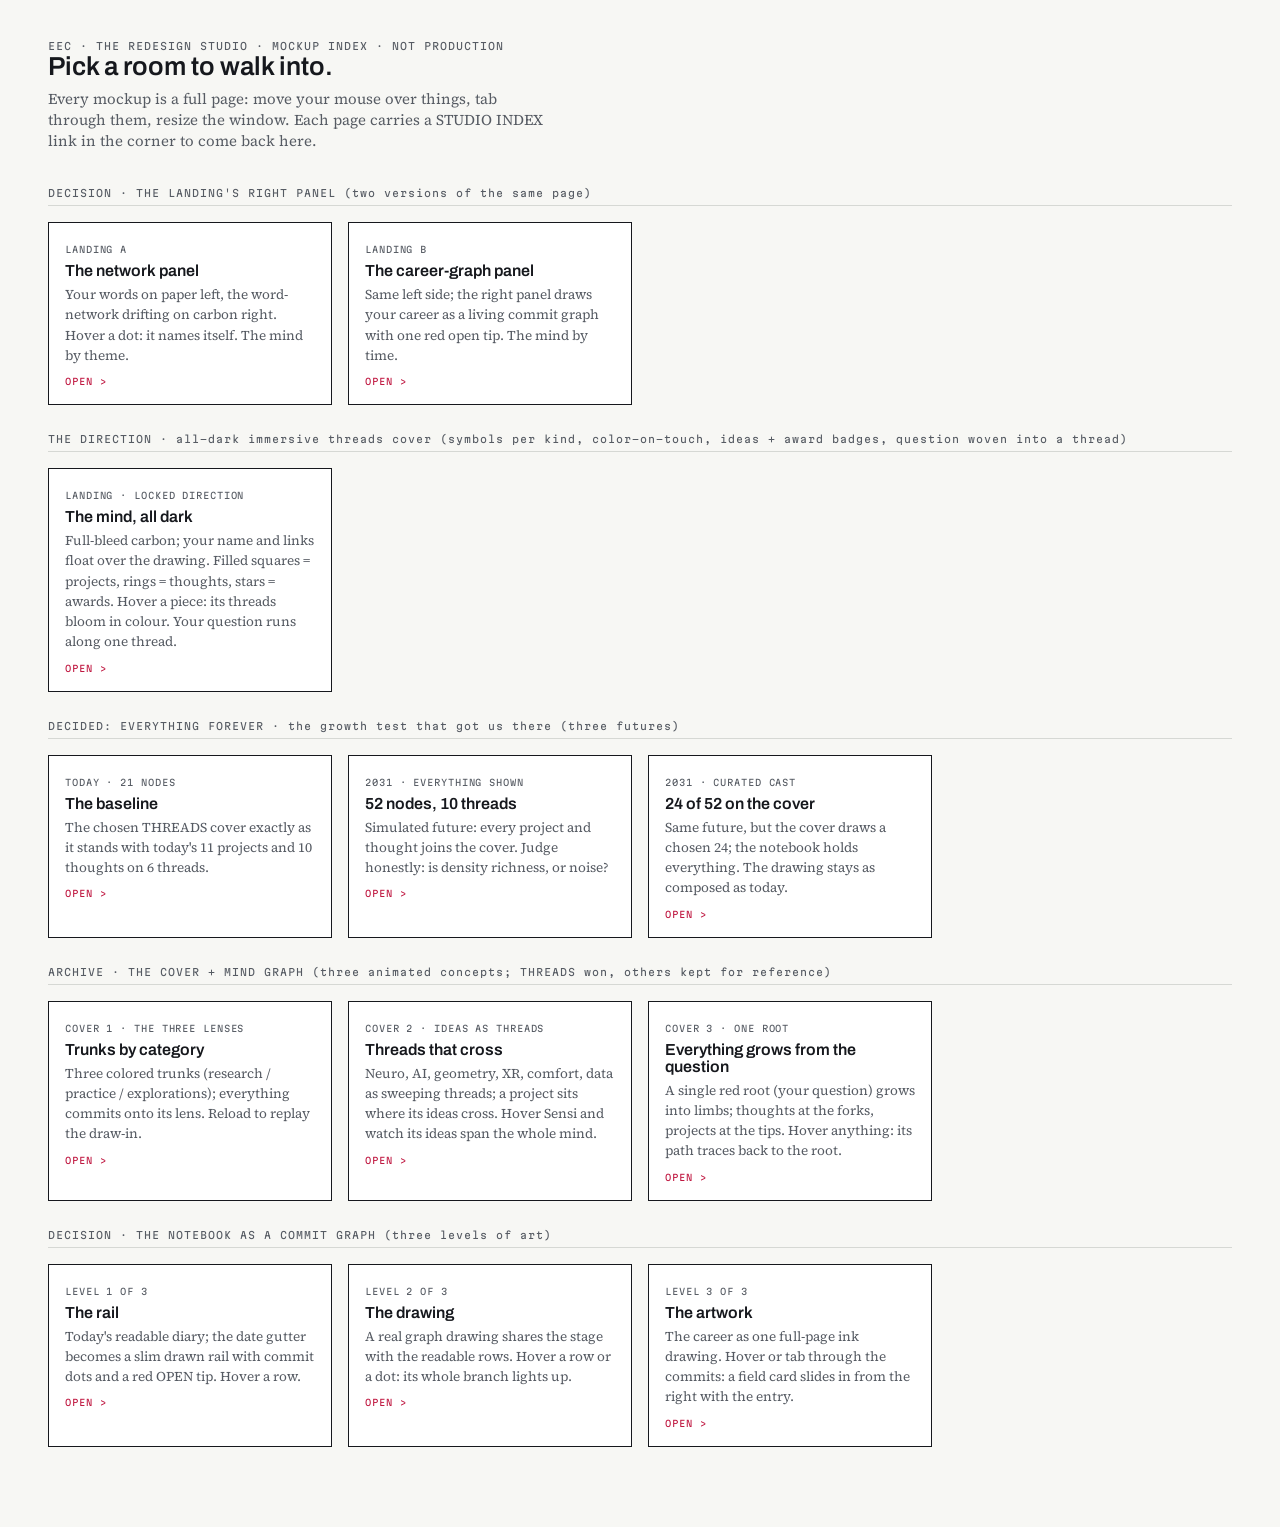
==== design-studio/index.html @ 41b9fb21 "feat(site): Redesign R1 · The Landing — all-dark SVG mind-graph cover; retire three.js /explore Repl" ====
<!doctype html>
<html lang="en">
<head>
<meta charset="utf-8">
<meta name="viewport" content="width=device-width, initial-scale=1">
<title>EEC · Design Studio — mockup index</title>
<link rel="stylesheet" href="./pen-table.css">
<style>
  body { padding: 0 0 80px; }
  .studio-head { padding: 40px 48px 8px; }
  .studio-head h1 { font-family: var(--display); font-weight: 600; font-size: 26px; }
  .studio-head p { font-family: var(--serif); font-size: 15px; color: var(--anno); max-width: 62ch; margin-top: 8px; }
  .group { padding: 28px 48px 0; }
  .group > .mono { color: var(--anno); border-bottom: 1px solid var(--hairline); padding-bottom: 6px; display: block; }
  .cards { display: grid; grid-template-columns: repeat(auto-fill, minmax(280px, 1fr)); gap: 16px; margin-top: 16px; }
  .card { border: 1px solid var(--ink); padding: 16px; text-decoration: none; color: var(--ink); display: block; background: #fff; }
  .card:hover { outline: 2px solid var(--redline); outline-offset: -1px; }
  .card .no { font-family: var(--mono); font-size: 9px; letter-spacing: .1em; color: var(--anno); }
  .card h2 { font-family: var(--display); font-weight: 600; font-size: 16px; margin: 6px 0; }
  .card p { font-family: var(--serif); font-size: 13.5px; line-height: 1.5; color: var(--anno); }
  .card .go { font-family: var(--mono); font-size: 9px; letter-spacing: .1em; color: var(--redline); display: inline-block; margin-top: 10px; }
</style>
</head>
<body>
  <div class="studio-head">
    <div class="mono anno">EEC · THE REDESIGN STUDIO · MOCKUP INDEX · NOT PRODUCTION</div>
    <h1>Pick a room to walk into.</h1>
    <p>Every mockup is a full page: move your mouse over things, tab through them, resize the window. Each page carries a STUDIO INDEX link in the corner to come back here.</p>
  </div>

  <div class="group">
    <span class="mono">DECISION · THE LANDING'S RIGHT PANEL (two versions of the same page)</span>
    <div class="cards">
      <a class="card" href="./landing-side-network.html">
        <span class="no">LANDING A</span>
        <h2>The network panel</h2>
        <p>Your words on paper left, the word-network drifting on carbon right. Hover a dot: it names itself. The mind by theme.</p>
        <span class="go">OPEN ></span>
      </a>
      <a class="card" href="./landing-side-commitgraph.html">
        <span class="no">LANDING B</span>
        <h2>The career-graph panel</h2>
        <p>Same left side; the right panel draws your career as a living commit graph with one red open tip. The mind by time.</p>
        <span class="go">OPEN ></span>
      </a>
    </div>
  </div>

  <div class="group">
    <span class="mono">THE DIRECTION · all-dark immersive threads cover (symbols per kind, color-on-touch, ideas + award badges, question woven into a thread)</span>
    <div class="cards">
      <a class="card" href="./cover-dark-threads.html">
        <span class="no">LANDING · LOCKED DIRECTION</span>
        <h2>The mind, all dark</h2>
        <p>Full-bleed carbon; your name and links float over the drawing. Filled squares = projects, rings = thoughts, stars = awards. Hover a piece: its threads bloom in colour. Your question runs along one thread.</p>
        <span class="go">OPEN ></span>
      </a>
    </div>
  </div>

  <div class="group">
    <span class="mono">DECIDED: EVERYTHING FOREVER · the growth test that got us there (three futures)</span>
    <div class="cards">
      <a class="card" href="./landing-mind-ideas.html">
        <span class="no">TODAY · 21 NODES</span>
        <h2>The baseline</h2>
        <p>The chosen THREADS cover exactly as it stands with today's 11 projects and 10 thoughts on 6 threads.</p>
        <span class="go">OPEN ></span>
      </a>
      <a class="card" href="./scale-threads-52-all.html">
        <span class="no">2031 · EVERYTHING SHOWN</span>
        <h2>52 nodes, 10 threads</h2>
        <p>Simulated future: every project and thought joins the cover. Judge honestly: is density richness, or noise?</p>
        <span class="go">OPEN ></span>
      </a>
      <a class="card" href="./scale-threads-52-curated.html">
        <span class="no">2031 · CURATED CAST</span>
        <h2>24 of 52 on the cover</h2>
        <p>Same future, but the cover draws a chosen 24; the notebook holds everything. The drawing stays as composed as today.</p>
        <span class="go">OPEN ></span>
      </a>
    </div>
  </div>

  <div class="group">
    <span class="mono">ARCHIVE · THE COVER + MIND GRAPH (three animated concepts; THREADS won, others kept for reference)</span>
    <div class="cards">
      <a class="card" href="./landing-mind-lenses.html">
        <span class="no">COVER 1 · THE THREE LENSES</span>
        <h2>Trunks by category</h2>
        <p>Three colored trunks (research / practice / explorations); everything commits onto its lens. Reload to replay the draw-in.</p>
        <span class="go">OPEN ></span>
      </a>
      <a class="card" href="./landing-mind-ideas.html">
        <span class="no">COVER 2 · IDEAS AS THREADS</span>
        <h2>Threads that cross</h2>
        <p>Neuro, AI, geometry, XR, comfort, data as sweeping threads; a project sits where its ideas cross. Hover Sensi and watch its ideas span the whole mind.</p>
        <span class="go">OPEN ></span>
      </a>
      <a class="card" href="./landing-mind-root.html">
        <span class="no">COVER 3 · ONE ROOT</span>
        <h2>Everything grows from the question</h2>
        <p>A single red root (your question) grows into limbs; thoughts at the forks, projects at the tips. Hover anything: its path traces back to the root.</p>
        <span class="go">OPEN ></span>
      </a>
    </div>
  </div>

  <div class="group">
    <span class="mono">DECISION · THE NOTEBOOK AS A COMMIT GRAPH (three levels of art)</span>
    <div class="cards">
      <a class="card" href="./notebook-graph-1-rail.html">
        <span class="no">LEVEL 1 OF 3</span>
        <h2>The rail</h2>
        <p>Today's readable diary; the date gutter becomes a slim drawn rail with commit dots and a red OPEN tip. Hover a row.</p>
        <span class="go">OPEN ></span>
      </a>
      <a class="card" href="./notebook-graph-2-hybrid.html">
        <span class="no">LEVEL 2 OF 3</span>
        <h2>The drawing</h2>
        <p>A real graph drawing shares the stage with the readable rows. Hover a row or a dot: its whole branch lights up.</p>
        <span class="go">OPEN ></span>
      </a>
      <a class="card" href="./notebook-graph-3-art.html">
        <span class="no">LEVEL 3 OF 3</span>
        <h2>The artwork</h2>
        <p>The career as one full-page ink drawing. Hover or tab through the commits: a field card slides in from the right with the entry.</p>
        <span class="go">OPEN ></span>
      </a>
    </div>
  </div>
</body>
</html>
---- design-studio/pen-table.css ----
/* Pen Table tokens for mockups — mirrors site/src/index.css values (sandbox copy) */
@font-face { font-family: 'Archivo'; src: url('./assets/fonts/archivo-var.woff2') format('woff2'); font-weight: 100 900; font-stretch: 62% 125%; font-display: swap; }
@font-face { font-family: 'Source Serif 4'; src: url('./assets/fonts/source-serif-var.woff2') format('woff2'); font-weight: 200 900; font-display: swap; }
@font-face { font-family: 'Source Serif 4'; src: url('./assets/fonts/source-serif-var-italic.woff2') format('woff2'); font-weight: 200 900; font-style: italic; font-display: swap; }
@font-face { font-family: 'Martian Mono'; src: url('./assets/fonts/martian-mono-400.woff2') format('woff2'); font-weight: 400; font-display: swap; }
@font-face { font-family: 'Caveat'; src: url('./assets/fonts/caveat-var.woff2') format('woff2'); font-weight: 400 700; font-display: swap; }

:root {
  --mylar: #F7F7F4; --carbon: #0B0E13;
  --ink: #16181D; --anno: #565B63; --hairline: #D6D8D4;
  --ink-dark: #E8EAED; --anno-dark: #8A919C;
  --redline: #BE123C; --redline-stroke: #E11D48; --redline-wire: #FF4D6D;
  --cyan-pen: #0E7490; --cyan-wire: #22D3EE;
  --magenta-pen: #A8186B; --magenta-wire: #F472B6;
  --yellow-pen: #7A5E00; --yellow-wire: #FACC15;
  --display: 'Archivo', system-ui, sans-serif;
  --serif: 'Source Serif 4', Georgia, serif;
  --mono: 'Martian Mono', ui-monospace, monospace;
  --hand: 'Caveat', cursive;
}

* { box-sizing: border-box; margin: 0; padding: 0; }
html, body { background: var(--mylar); color: var(--ink); font-family: var(--display); }
a { color: var(--redline); text-decoration: underline; text-underline-offset: 4px; }
a:hover { text-decoration-thickness: 2px; }

.mono { font-family: var(--mono); font-size: 10px; letter-spacing: 0.1em; }
.mono-s { font-family: var(--mono); font-size: 9px; letter-spacing: 0.1em; }
.serif { font-family: var(--serif); }
.anno { color: var(--anno); }

/* unified chrome (Round 2 decision: one family, two weights) */
.chrome { display: flex; align-items: center; gap: 20px; padding: 14px 24px; border-bottom: 1px solid var(--ink); background: var(--mylar); }
.chrome .mark { width: 26px; height: 26px; border: 2px solid var(--ink); display: grid; place-items: center; font-family: var(--mono); font-size: 8px; }
.chrome nav { margin-left: auto; display: flex; gap: 18px; }
.chrome nav a { font-family: var(--mono); font-size: 10px; letter-spacing: 0.1em; color: var(--ink); text-decoration: none; }
.chrome nav a[aria-current] { color: var(--redline); text-decoration: underline; }
.chrome .door { font-family: var(--mono); font-size: 10px; letter-spacing: 0.1em; }

.mockup-note { position: fixed; bottom: 10px; right: 12px; font-family: var(--mono); font-size: 8px; letter-spacing: .1em; color: var(--anno); background: var(--mylar); border: 1px dashed var(--anno); padding: 3px 8px; z-index: 99; }
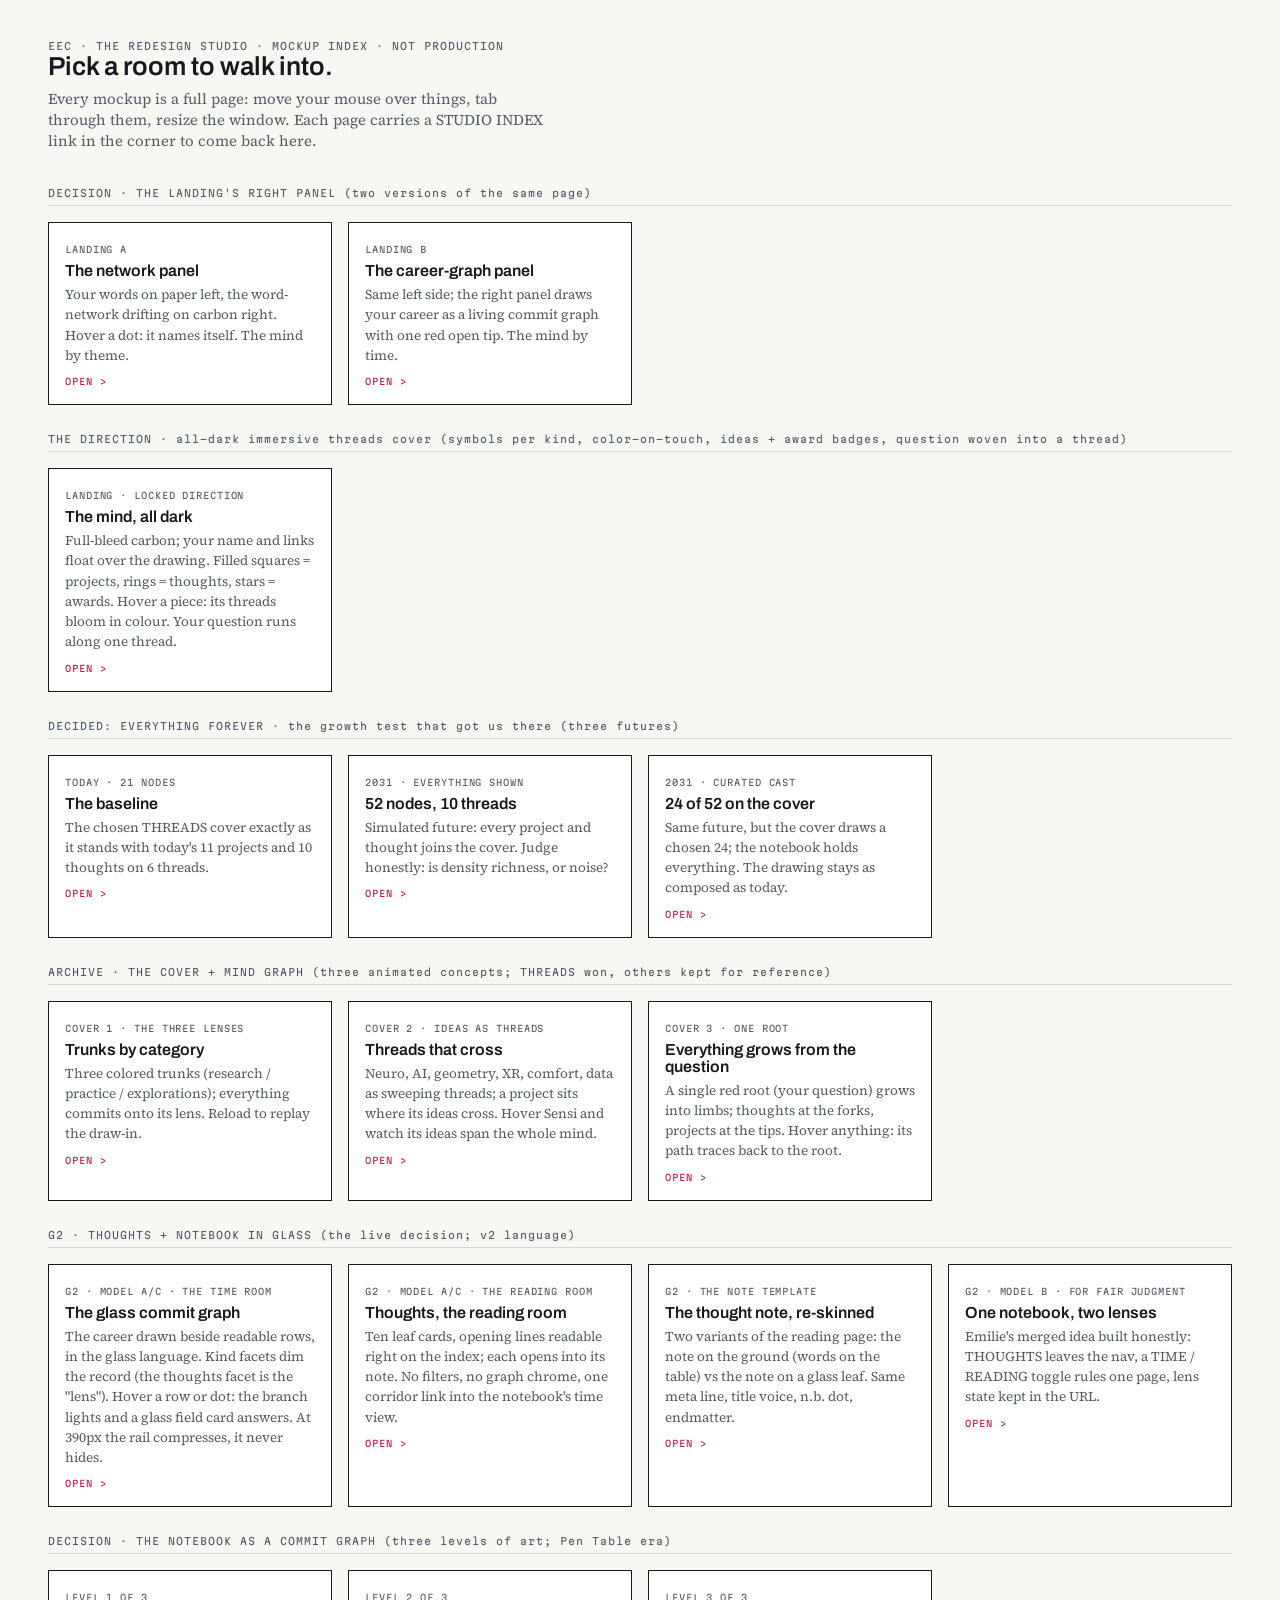
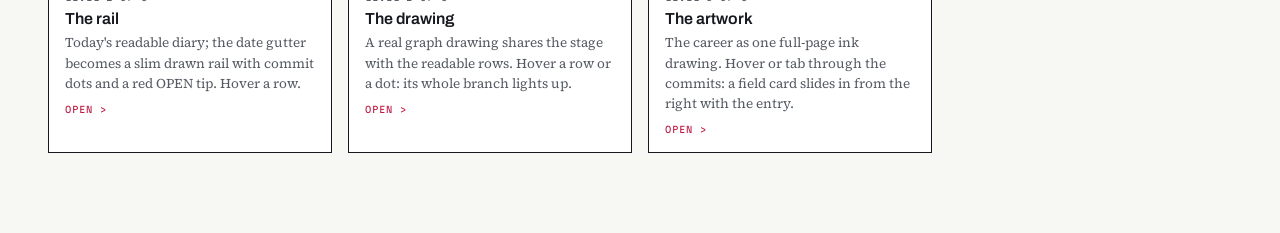
==== commit 8763686f: "feat(site): G2 · TWO ROOMS + LENS-AS-FACET: /thoughts reading room + the glass commit-graph notebook" ====
--- a/design-studio/index.html
+++ b/design-studio/index.html
@@ -107,7 +107,37 @@
   </div>
 
   <div class="group">
-    <span class="mono">DECISION · THE NOTEBOOK AS A COMMIT GRAPH (three levels of art)</span>
+    <span class="mono">G2 · THOUGHTS + NOTEBOOK IN GLASS (the live decision; v2 language)</span>
+    <div class="cards">
+      <a class="card" href="./notebook-glass-graph.html">
+        <span class="no">G2 · MODEL A/C · THE TIME ROOM</span>
+        <h2>The glass commit graph</h2>
+        <p>The career drawn beside readable rows, in the glass language. Kind facets dim the record (the thoughts facet is the "lens"). Hover a row or dot: the branch lights and a glass field card answers. At 390px the rail compresses, it never hides.</p>
+        <span class="go">OPEN ></span>
+      </a>
+      <a class="card" href="./thoughts-glass-reading.html">
+        <span class="no">G2 · MODEL A/C · THE READING ROOM</span>
+        <h2>Thoughts, the reading room</h2>
+        <p>Ten leaf cards, opening lines readable right on the index; each opens into its note. No filters, no graph chrome, one corridor link into the notebook's time view.</p>
+        <span class="go">OPEN ></span>
+      </a>
+      <a class="card" href="./thought-note-glass.html">
+        <span class="no">G2 · THE NOTE TEMPLATE</span>
+        <h2>The thought note, re-skinned</h2>
+        <p>Two variants of the reading page: the note on the ground (words on the table) vs the note on a glass leaf. Same meta line, title voice, n.b. dot, endmatter.</p>
+        <span class="go">OPEN ></span>
+      </a>
+      <a class="card" href="./notebook-two-lenses.html">
+        <span class="no">G2 · MODEL B · FOR FAIR JUDGMENT</span>
+        <h2>One notebook, two lenses</h2>
+        <p>Emilie's merged idea built honestly: THOUGHTS leaves the nav, a TIME / READING toggle rules one page, lens state kept in the URL.</p>
+        <span class="go">OPEN ></span>
+      </a>
+    </div>
+  </div>
+
+  <div class="group">
+    <span class="mono">DECISION · THE NOTEBOOK AS A COMMIT GRAPH (three levels of art; Pen Table era)</span>
     <div class="cards">
       <a class="card" href="./notebook-graph-1-rail.html">
         <span class="no">LEVEL 1 OF 3</span>
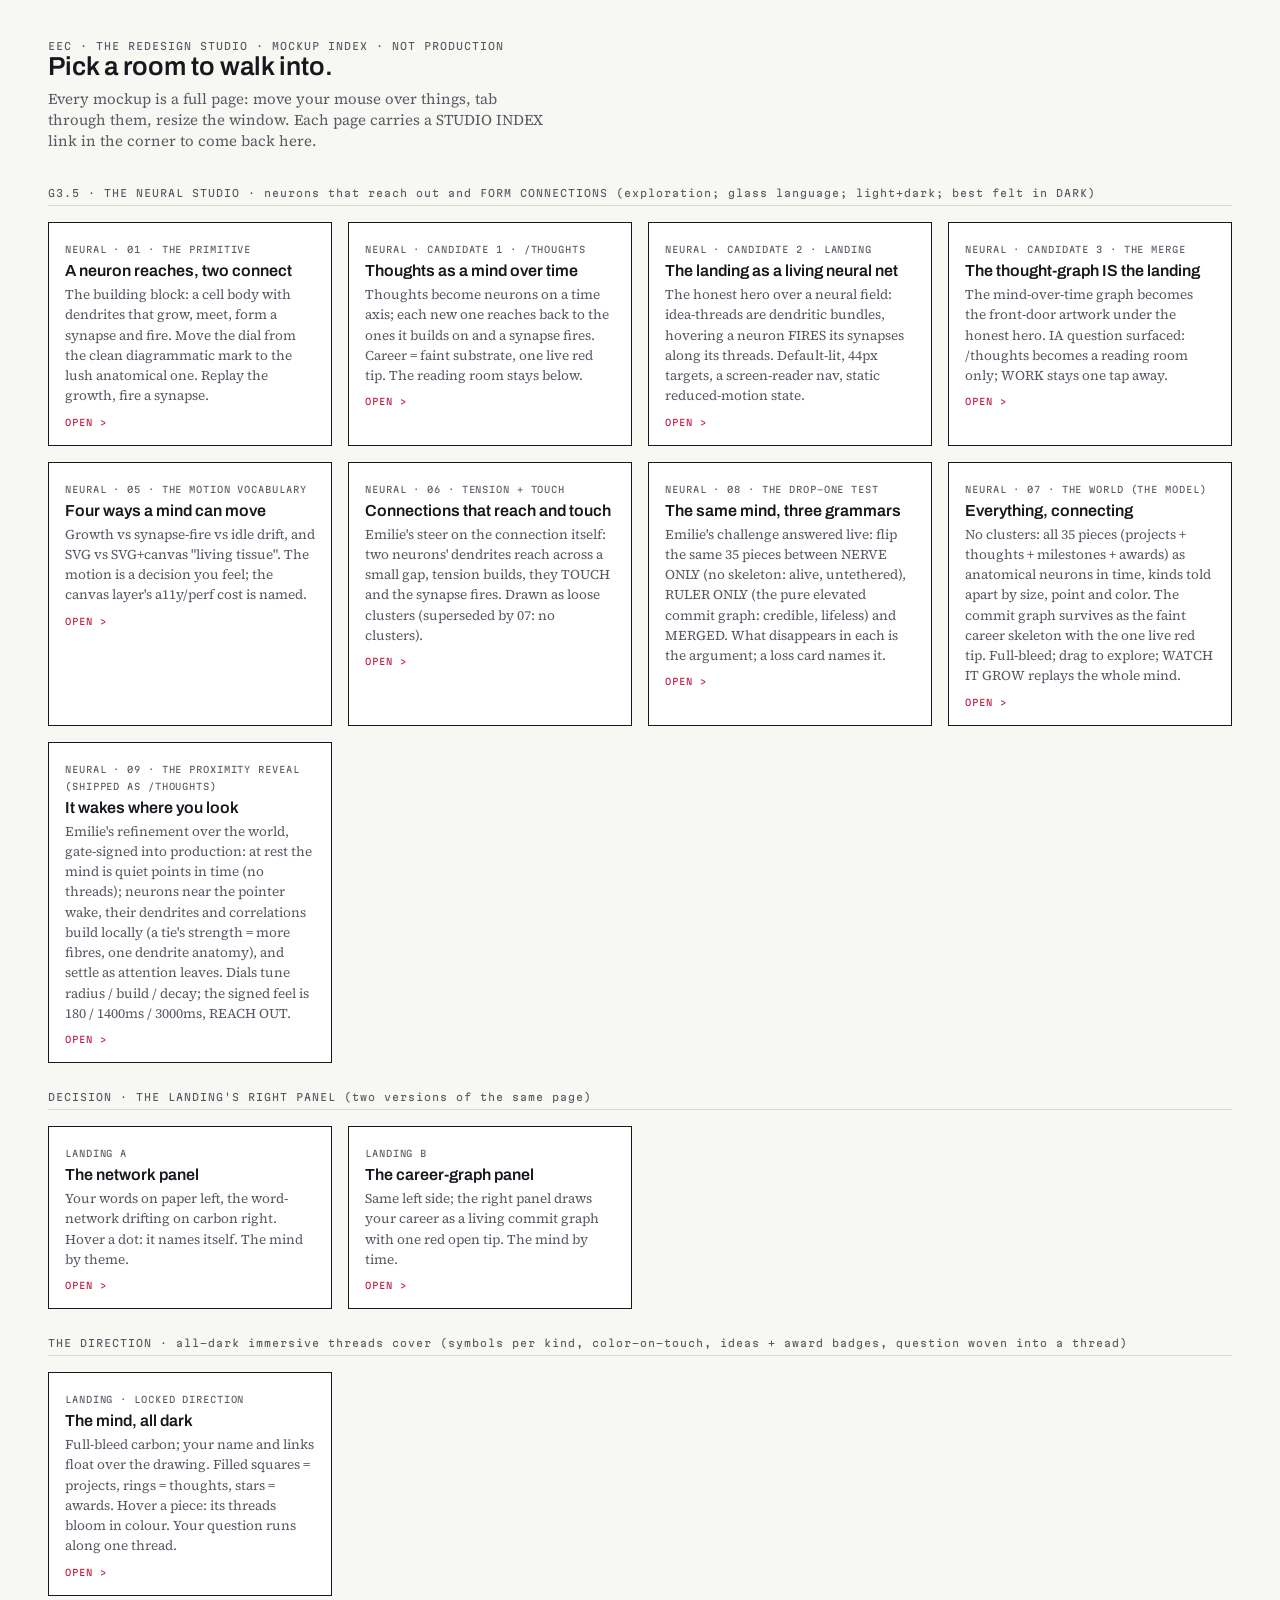
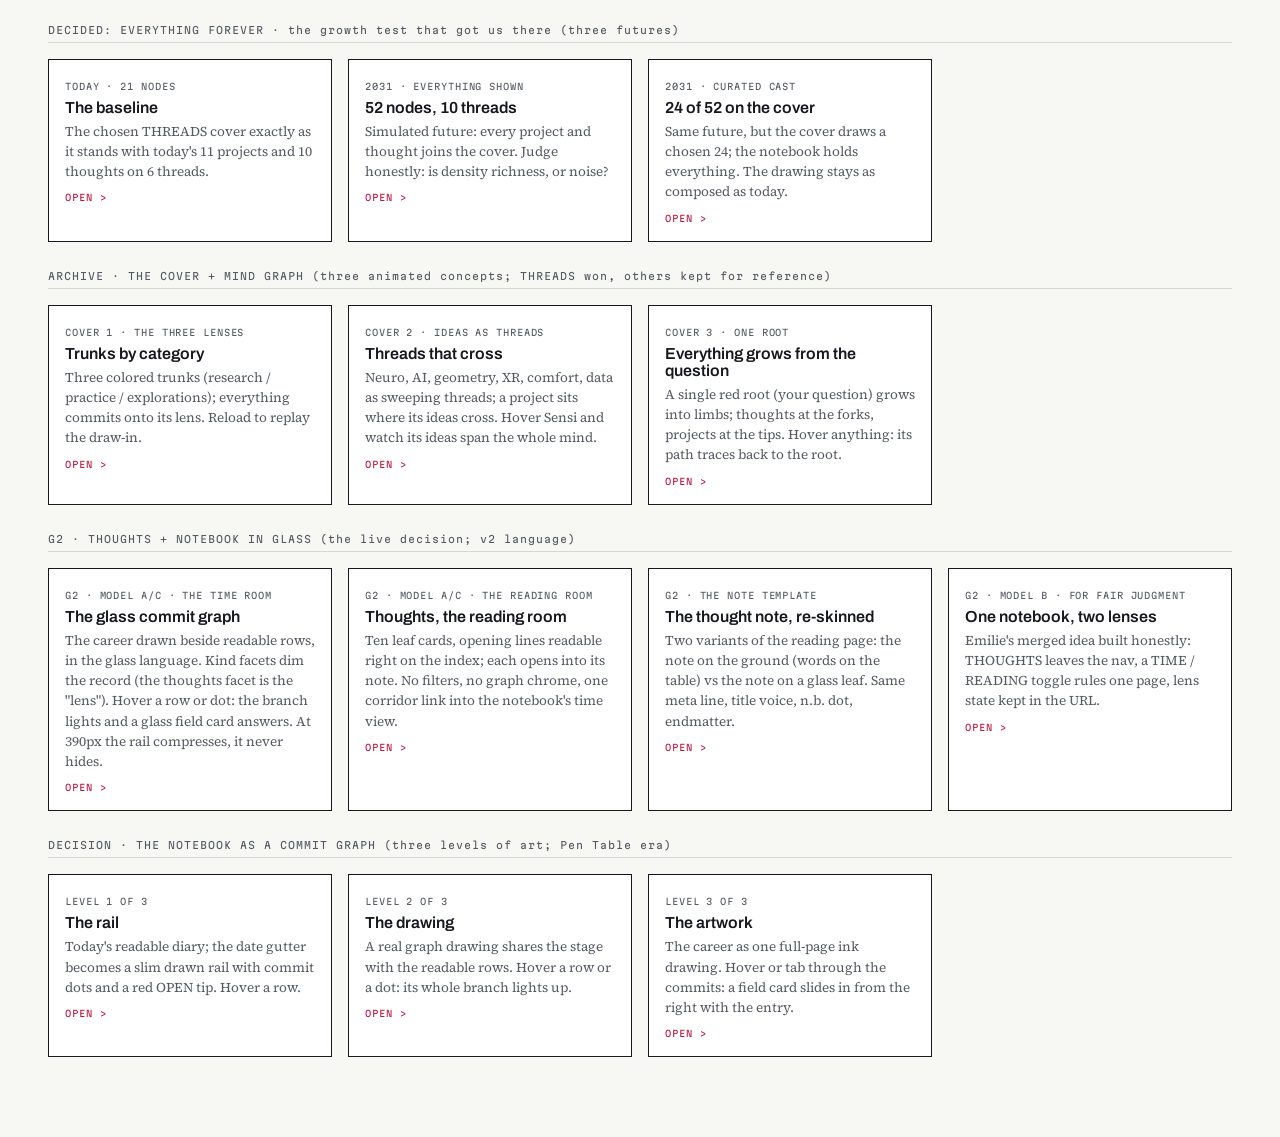
==== commit 73092651: "git add -A && git commit -m "feat(site): THE META BUILD · the neural world ships as /thoughts; CV pl" ====
--- a/design-studio/index.html
+++ b/design-studio/index.html
@@ -29,6 +29,66 @@
   </div>
 
   <div class="group">
+    <span class="mono">G3.5 · THE NEURAL STUDIO · neurons that reach out and FORM CONNECTIONS (exploration; glass language; light+dark; best felt in DARK)</span>
+    <div class="cards">
+      <a class="card" href="./neural-lab.html">
+        <span class="no">NEURAL · 01 · THE PRIMITIVE</span>
+        <h2>A neuron reaches, two connect</h2>
+        <p>The building block: a cell body with dendrites that grow, meet, form a synapse and fire. Move the dial from the clean diagrammatic mark to the lush anatomical one. Replay the growth, fire a synapse.</p>
+        <span class="go">OPEN ></span>
+      </a>
+      <a class="card" href="./neural-thoughts.html">
+        <span class="no">NEURAL · CANDIDATE 1 · /THOUGHTS</span>
+        <h2>Thoughts as a mind over time</h2>
+        <p>Thoughts become neurons on a time axis; each new one reaches back to the ones it builds on and a synapse fires. Career = faint substrate, one live red tip. The reading room stays below.</p>
+        <span class="go">OPEN ></span>
+      </a>
+      <a class="card" href="./neural-landing.html">
+        <span class="no">NEURAL · CANDIDATE 2 · LANDING</span>
+        <h2>The landing as a living neural net</h2>
+        <p>The honest hero over a neural field: idea-threads are dendritic bundles, hovering a neuron FIRES its synapses along its threads. Default-lit, 44px targets, a screen-reader nav, static reduced-motion state.</p>
+        <span class="go">OPEN ></span>
+      </a>
+      <a class="card" href="./neural-merge.html">
+        <span class="no">NEURAL · CANDIDATE 3 · THE MERGE</span>
+        <h2>The thought-graph IS the landing</h2>
+        <p>The mind-over-time graph becomes the front-door artwork under the honest hero. IA question surfaced: /thoughts becomes a reading room only; WORK stays one tap away.</p>
+        <span class="go">OPEN ></span>
+      </a>
+      <a class="card" href="./neural-landing-variants.html">
+        <span class="no">NEURAL · 05 · THE MOTION VOCABULARY</span>
+        <h2>Four ways a mind can move</h2>
+        <p>Growth vs synapse-fire vs idle drift, and SVG vs SVG+canvas "living tissue". The motion is a decision you feel; the canvas layer's a11y/perf cost is named.</p>
+        <span class="go">OPEN ></span>
+      </a>
+      <a class="card" href="./neural-tension.html">
+        <span class="no">NEURAL · 06 · TENSION + TOUCH</span>
+        <h2>Connections that reach and touch</h2>
+        <p>Emilie's steer on the connection itself: two neurons' dendrites reach across a small gap, tension builds, they TOUCH and the synapse fires. Drawn as loose clusters (superseded by 07: no clusters).</p>
+        <span class="go">OPEN ></span>
+      </a>
+      <a class="card" href="./neural-world-variants.html">
+        <span class="no">NEURAL · 08 · THE DROP-ONE TEST</span>
+        <h2>The same mind, three grammars</h2>
+        <p>Emilie's challenge answered live: flip the same 35 pieces between NERVE ONLY (no skeleton: alive, untethered), RULER ONLY (the pure elevated commit graph: credible, lifeless) and MERGED. What disappears in each is the argument; a loss card names it.</p>
+        <span class="go">OPEN ></span>
+      </a>
+      <a class="card" href="./neural-world.html">
+        <span class="no">NEURAL · 07 · THE WORLD (THE MODEL)</span>
+        <h2>Everything, connecting</h2>
+        <p>No clusters: all 35 pieces (projects + thoughts + milestones + awards) as anatomical neurons in time, kinds told apart by size, point and color. The commit graph survives as the faint career skeleton with the one live red tip. Full-bleed; drag to explore; WATCH IT GROW replays the whole mind.</p>
+        <span class="go">OPEN ></span>
+      </a>
+      <a class="card" href="./neural-world-proximity.html">
+        <span class="no">NEURAL · 09 · THE PROXIMITY REVEAL (SHIPPED AS /THOUGHTS)</span>
+        <h2>It wakes where you look</h2>
+        <p>Emilie's refinement over the world, gate-signed into production: at rest the mind is quiet points in time (no threads); neurons near the pointer wake, their dendrites and correlations build locally (a tie's strength = more fibres, one dendrite anatomy), and settle as attention leaves. Dials tune radius / build / decay; the signed feel is 180 / 1400ms / 3000ms, REACH OUT.</p>
+        <span class="go">OPEN ></span>
+      </a>
+    </div>
+  </div>
+
+  <div class="group">
     <span class="mono">DECISION · THE LANDING'S RIGHT PANEL (two versions of the same page)</span>
     <div class="cards">
       <a class="card" href="./landing-side-network.html">
